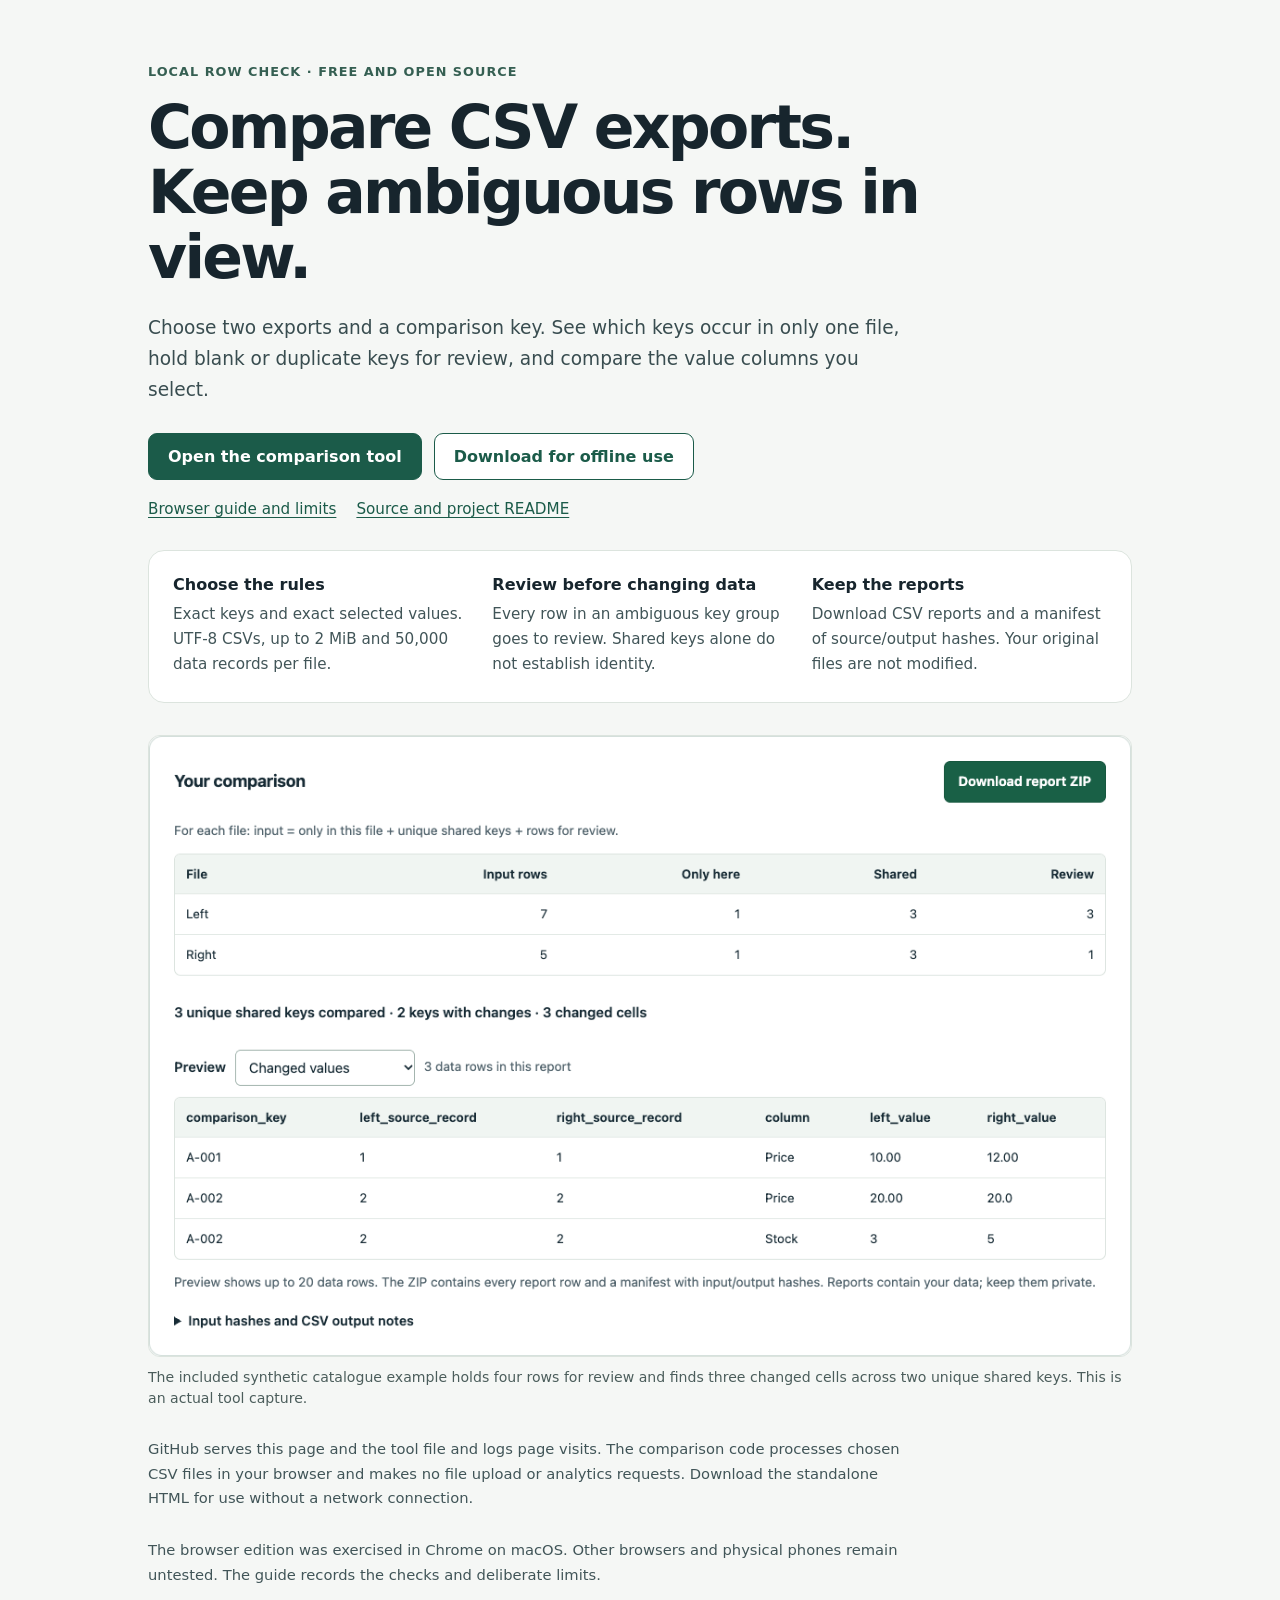
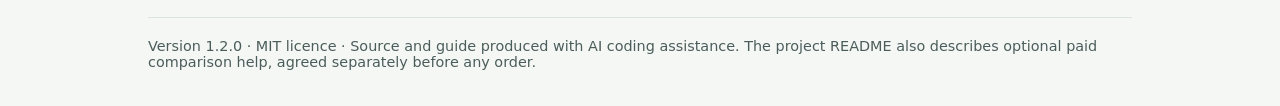
==== docs/index.html @ 35aca7f7 "Publish a free project demo with the unchanged offline comparison file" ====
<!doctype html>
<html lang="en">
<head>
  <meta charset="utf-8">
  <meta name="viewport" content="width=device-width,initial-scale=1">
  <meta name="description" content="A free, MIT-licensed CSV comparison tool. Review ambiguous keys and selected changes locally in your browser, with downloadable reports.">
  <link rel="icon" href="data:,">
  <title>Local Row Check · Compare CSV exports locally</title>
  <style>
    :root{color-scheme:light;font-family:system-ui,-apple-system,BlinkMacSystemFont,"Segoe UI",sans-serif;color:#17252d;background:#f5f7f5}
    *{box-sizing:border-box}body{margin:0}main{max-width:1040px;margin:auto;padding:64px 28px 36px}
    .eyebrow{color:#355f52;font-weight:700;letter-spacing:.08em;font-size:.8rem;text-transform:uppercase}
    h1{font-size:clamp(2.05rem,5.5vw,3.75rem);letter-spacing:-.045em;line-height:1.08;max-width:850px;margin:16px 0 24px}
    p{line-height:1.65;max-width:760px;margin:12px 0}.intro{font-size:1.16rem;color:#394d50}
    a{color:#1b5b49;text-underline-offset:3px}a:focus-visible{outline:3px solid #b95816;outline-offset:5px}
    .actions{display:flex;flex-wrap:wrap;gap:12px;margin:28px 0 20px}.button{display:inline-block;padding:13px 19px;border:1px solid #1b5b49;border-radius:9px;font-weight:650;text-decoration:none}
    .primary{background:#1b5b49;color:white}.secondary{background:white}.links{font-size:.95rem;display:flex;gap:20px;flex-wrap:wrap}
    .panel{background:white;border:1px solid #dce4de;border-radius:16px;padding:24px;margin-top:32px}
    .facts{display:grid;grid-template-columns:repeat(3,1fr);gap:24px}.facts h2{font-size:1rem;margin:0 0 8px}.facts p{font-size:.95rem;margin:0;color:#415558}
    figure{margin:32px 0 0}img{display:block;width:100%;height:auto;border:1px solid #dce4de;border-radius:12px;background:white}figcaption{font-size:.88rem;color:#4b5d5b;line-height:1.5;margin-top:10px}
    .privacy{font-size:.92rem;color:#415558;margin-top:28px}footer{margin-top:30px;padding-top:20px;border-top:1px solid #dce4de;font-size:.9rem;color:#4b5d5b}
    @media(max-width:620px){main{padding:32px 20px}.facts{grid-template-columns:1fr;gap:20px}.panel{padding:20px}.actions{display:grid}.button{text-align:center}.links{gap:10px 20px}}
  </style>
</head>
<body>
<main>
  <div class="eyebrow">Local Row Check · Free and open source</div>
  <h1>Compare CSV exports.<br>Keep ambiguous rows in view.</h1>
  <p class="intro">Choose two exports and a comparison key. See which keys occur in only one file, hold blank or duplicate keys for review, and compare the value columns you select.</p>
  <div class="actions">
    <a class="button primary" id="open-tool" href="compare.html">Open the comparison tool</a>
    <a class="button secondary" id="download-tool" href="compare.html" download="rowcheck-offline.html">Download for offline use</a>
  </div>
  <nav class="links" aria-label="Project resources">
    <a href="https://github.com/jhrch7/local-row-check/blob/main/browser/README.md">Browser guide and limits</a>
    <a href="https://github.com/jhrch7/local-row-check">Source and project README</a>
  </nav>
  <section class="panel facts" aria-label="How the comparison works">
    <div><h2>Choose the rules</h2><p>Exact keys and exact selected values. UTF-8 CSVs, up to 2 MiB and 50,000 data records per file.</p></div>
    <div><h2>Review before changing data</h2><p>Every row in an ambiguous key group goes to review. Shared keys alone do not establish identity.</p></div>
    <div><h2>Keep the reports</h2><p>Download CSV reports and a manifest of source/output hashes. Your original files are not modified.</p></div>
  </section>
  <figure>
    <img src="offline-example.png" width="1060" height="670" alt="Actual Local Row Check synthetic catalogue example, showing the comparison controls, counts and downloadable report previews.">
    <figcaption>The included synthetic catalogue example holds four rows for review and finds three changed cells across two unique shared keys. This is an actual tool capture.</figcaption>
  </figure>
  <p class="privacy">GitHub serves this page and the tool file and logs page visits. The comparison code processes chosen CSV files in your browser and makes no file upload or analytics requests. Download the standalone HTML for use without a network connection.</p>
  <p class="privacy">The browser edition was exercised in Chrome on macOS. Other browsers and physical phones remain untested. The guide records the checks and deliberate limits.</p>
  <footer>Version 1.2.0 · MIT licence · Source and guide produced with AI coding assistance. The project README also describes optional paid comparison help, agreed separately before any order.</footer>
</main>
</body>
</html>
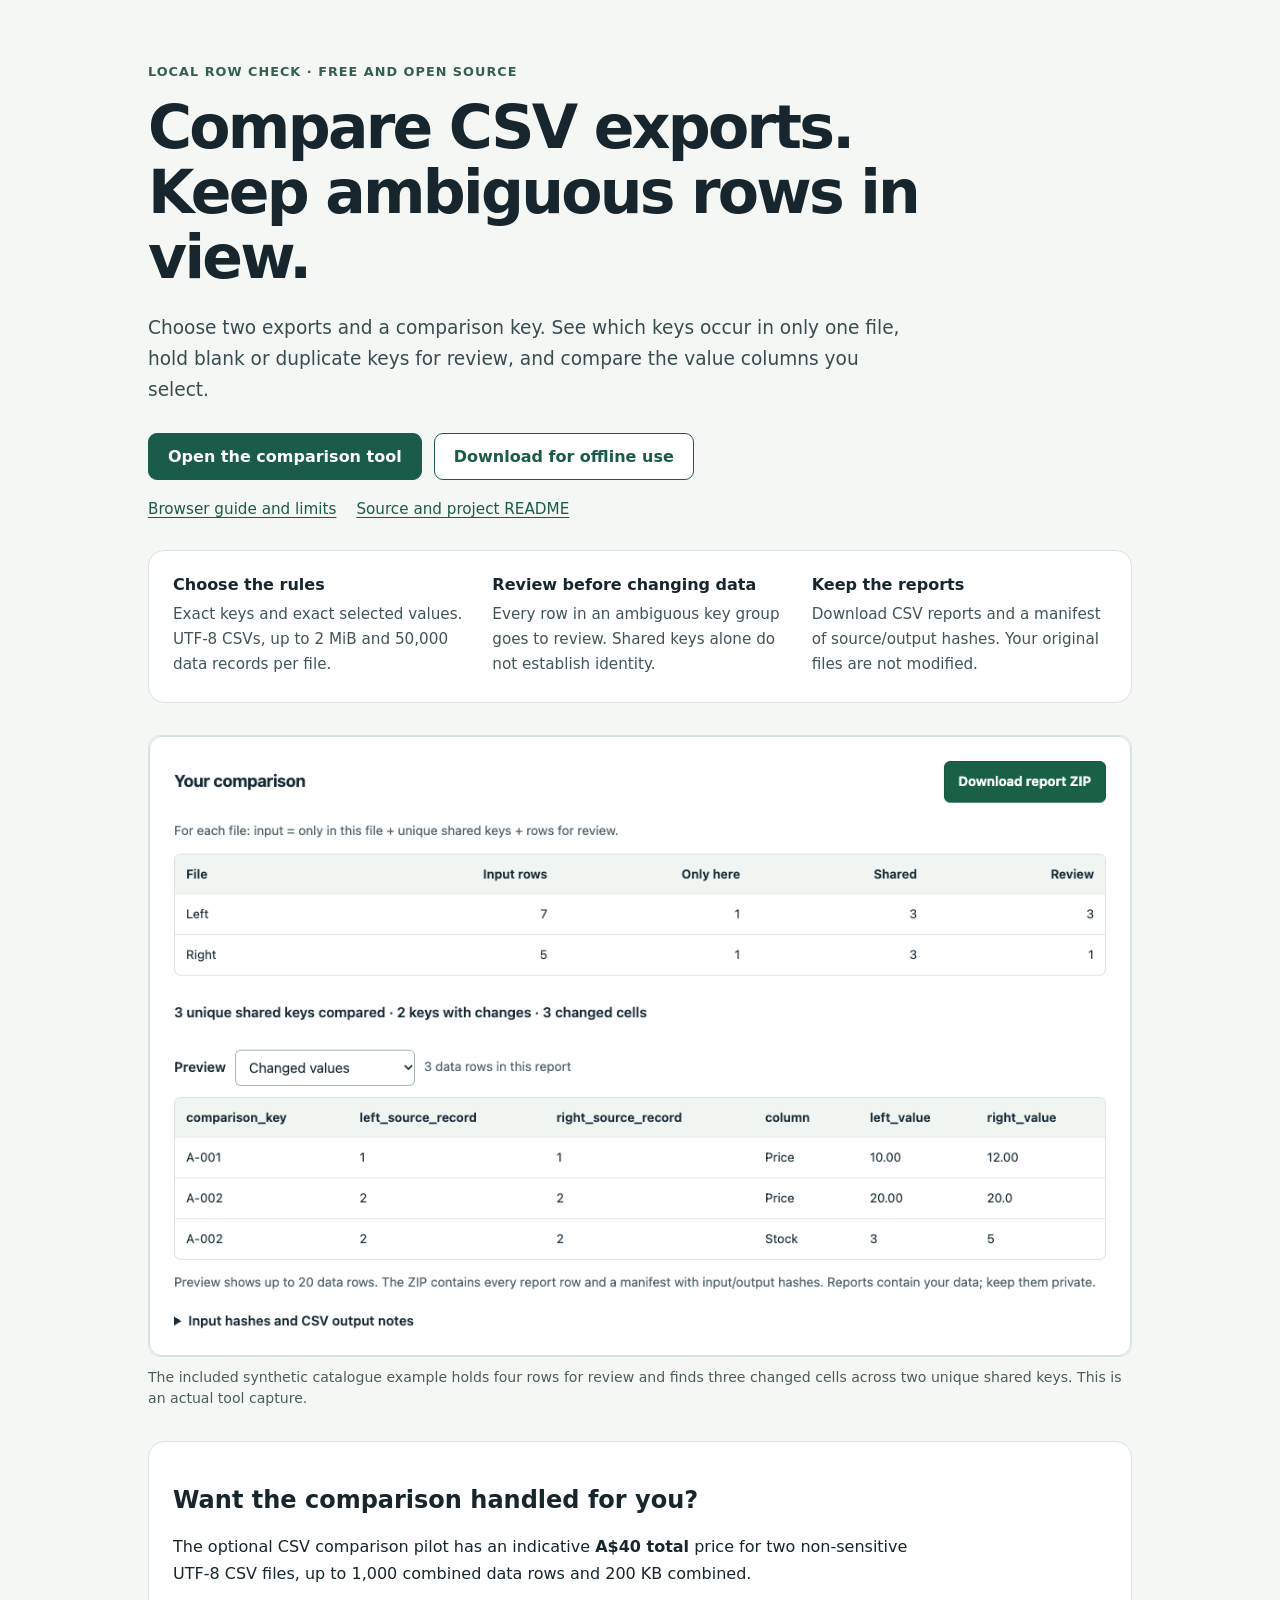
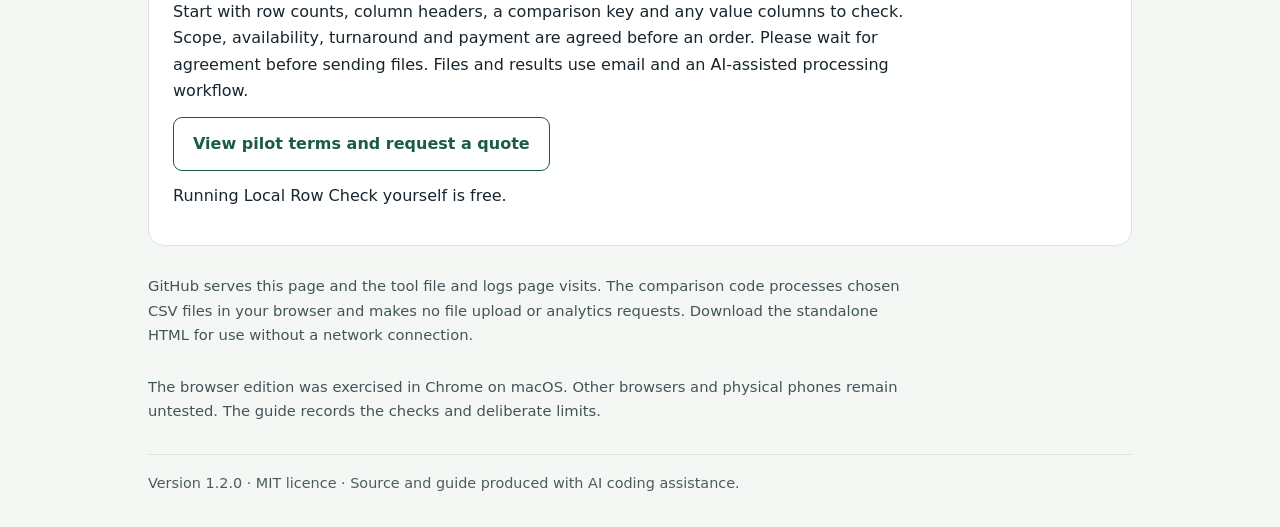
==== commit 2536e7e8: "Link the existing comparison pilot from the project homepage" ====
--- a/docs/index.html
+++ b/docs/index.html
@@ -44,9 +44,16 @@
     <img src="offline-example.png" width="1060" height="670" alt="Actual Local Row Check synthetic catalogue example, showing the comparison controls, counts and downloadable report previews.">
     <figcaption>The included synthetic catalogue example holds four rows for review and finds three changed cells across two unique shared keys. This is an actual tool capture.</figcaption>
   </figure>
+  <section class="panel" aria-labelledby="paid-help-title">
+    <h2 id="paid-help-title">Want the comparison handled for you?</h2>
+    <p>The optional CSV comparison pilot has an indicative <strong>A$40 total</strong> price for two non-sensitive UTF-8 CSV files, up to 1,000 combined data rows and 200 KB combined.</p>
+    <p>Start with row counts, column headers, a comparison key and any value columns to check. Scope, availability, turnaround and payment are agreed before an order. Please wait for agreement before sending files. Files and results use email and an AI-assisted processing workflow.</p>
+    <p><a class="button secondary" id="pilot-enquiry" href="https://github.com/jhrch7/csv-comparison-pilot">View pilot terms and request a quote</a></p>
+    <p>Running Local Row Check yourself is free.</p>
+  </section>
   <p class="privacy">GitHub serves this page and the tool file and logs page visits. The comparison code processes chosen CSV files in your browser and makes no file upload or analytics requests. Download the standalone HTML for use without a network connection.</p>
   <p class="privacy">The browser edition was exercised in Chrome on macOS. Other browsers and physical phones remain untested. The guide records the checks and deliberate limits.</p>
-  <footer>Version 1.2.0 · MIT licence · Source and guide produced with AI coding assistance. The project README also describes optional paid comparison help, agreed separately before any order.</footer>
+  <footer>Version 1.2.0 · MIT licence · Source and guide produced with AI coding assistance.</footer>
 </main>
 </body>
 </html>
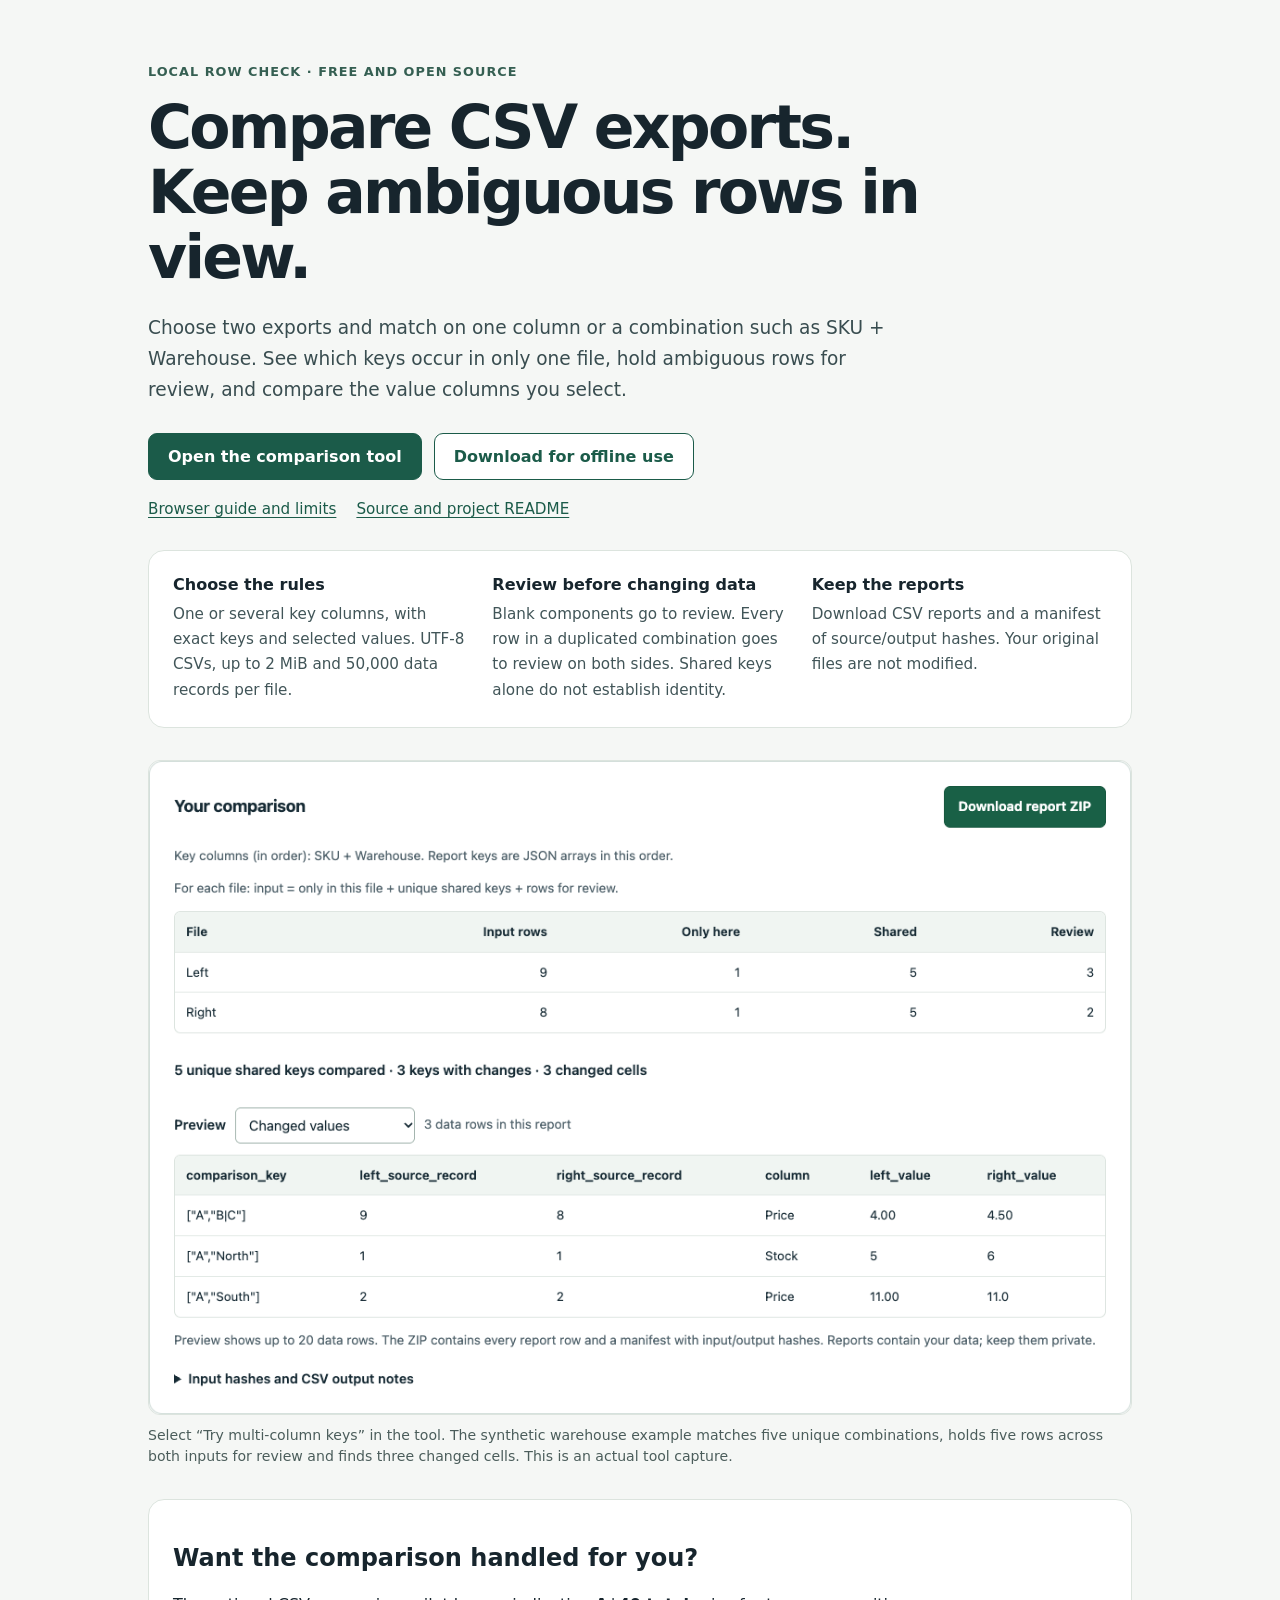
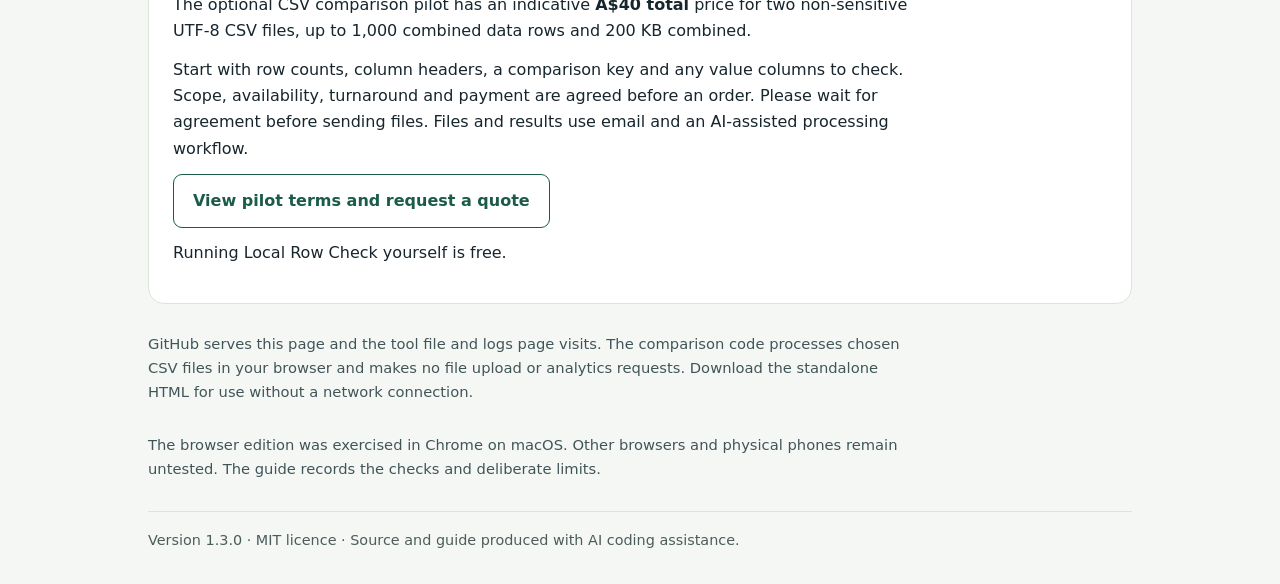
==== commit e193f67c: "Add multi-column keys to CLI and offline CSV comparison" ====
--- a/docs/index.html
+++ b/docs/index.html
@@ -26,7 +26,7 @@
 <main>
   <div class="eyebrow">Local Row Check · Free and open source</div>
   <h1>Compare CSV exports.<br>Keep ambiguous rows in view.</h1>
-  <p class="intro">Choose two exports and a comparison key. See which keys occur in only one file, hold blank or duplicate keys for review, and compare the value columns you select.</p>
+  <p class="intro">Choose two exports and match on one column or a combination such as SKU + Warehouse. See which keys occur in only one file, hold ambiguous rows for review, and compare the value columns you select.</p>
   <div class="actions">
     <a class="button primary" id="open-tool" href="compare.html">Open the comparison tool</a>
     <a class="button secondary" id="download-tool" href="compare.html" download="rowcheck-offline.html">Download for offline use</a>
@@ -36,13 +36,13 @@
     <a href="https://github.com/jhrch7/local-row-check">Source and project README</a>
   </nav>
   <section class="panel facts" aria-label="How the comparison works">
-    <div><h2>Choose the rules</h2><p>Exact keys and exact selected values. UTF-8 CSVs, up to 2 MiB and 50,000 data records per file.</p></div>
-    <div><h2>Review before changing data</h2><p>Every row in an ambiguous key group goes to review. Shared keys alone do not establish identity.</p></div>
+    <div><h2>Choose the rules</h2><p>One or several key columns, with exact keys and selected values. UTF-8 CSVs, up to 2 MiB and 50,000 data records per file.</p></div>
+    <div><h2>Review before changing data</h2><p>Blank components go to review. Every row in a duplicated combination goes to review on both sides. Shared keys alone do not establish identity.</p></div>
     <div><h2>Keep the reports</h2><p>Download CSV reports and a manifest of source/output hashes. Your original files are not modified.</p></div>
   </section>
   <figure>
-    <img src="offline-example.png" width="1060" height="670" alt="Actual Local Row Check synthetic catalogue example, showing the comparison controls, counts and downloadable report previews.">
-    <figcaption>The included synthetic catalogue example holds four rows for review and finds three changed cells across two unique shared keys. This is an actual tool capture.</figcaption>
+    <img src="offline-example.png" width="1060" height="705" alt="Actual Local Row Check synthetic SKU and Warehouse results, showing counts, changed values and the report download.">
+    <figcaption>Select “Try multi-column keys” in the tool. The synthetic warehouse example matches five unique combinations, holds five rows across both inputs for review and finds three changed cells. This is an actual tool capture.</figcaption>
   </figure>
   <section class="panel" aria-labelledby="paid-help-title">
     <h2 id="paid-help-title">Want the comparison handled for you?</h2>
@@ -53,7 +53,7 @@
   </section>
   <p class="privacy">GitHub serves this page and the tool file and logs page visits. The comparison code processes chosen CSV files in your browser and makes no file upload or analytics requests. Download the standalone HTML for use without a network connection.</p>
   <p class="privacy">The browser edition was exercised in Chrome on macOS. Other browsers and physical phones remain untested. The guide records the checks and deliberate limits.</p>
-  <footer>Version 1.2.0 · MIT licence · Source and guide produced with AI coding assistance.</footer>
+  <footer>Version 1.3.0 · MIT licence · Source and guide produced with AI coding assistance.</footer>
 </main>
 </body>
 </html>
